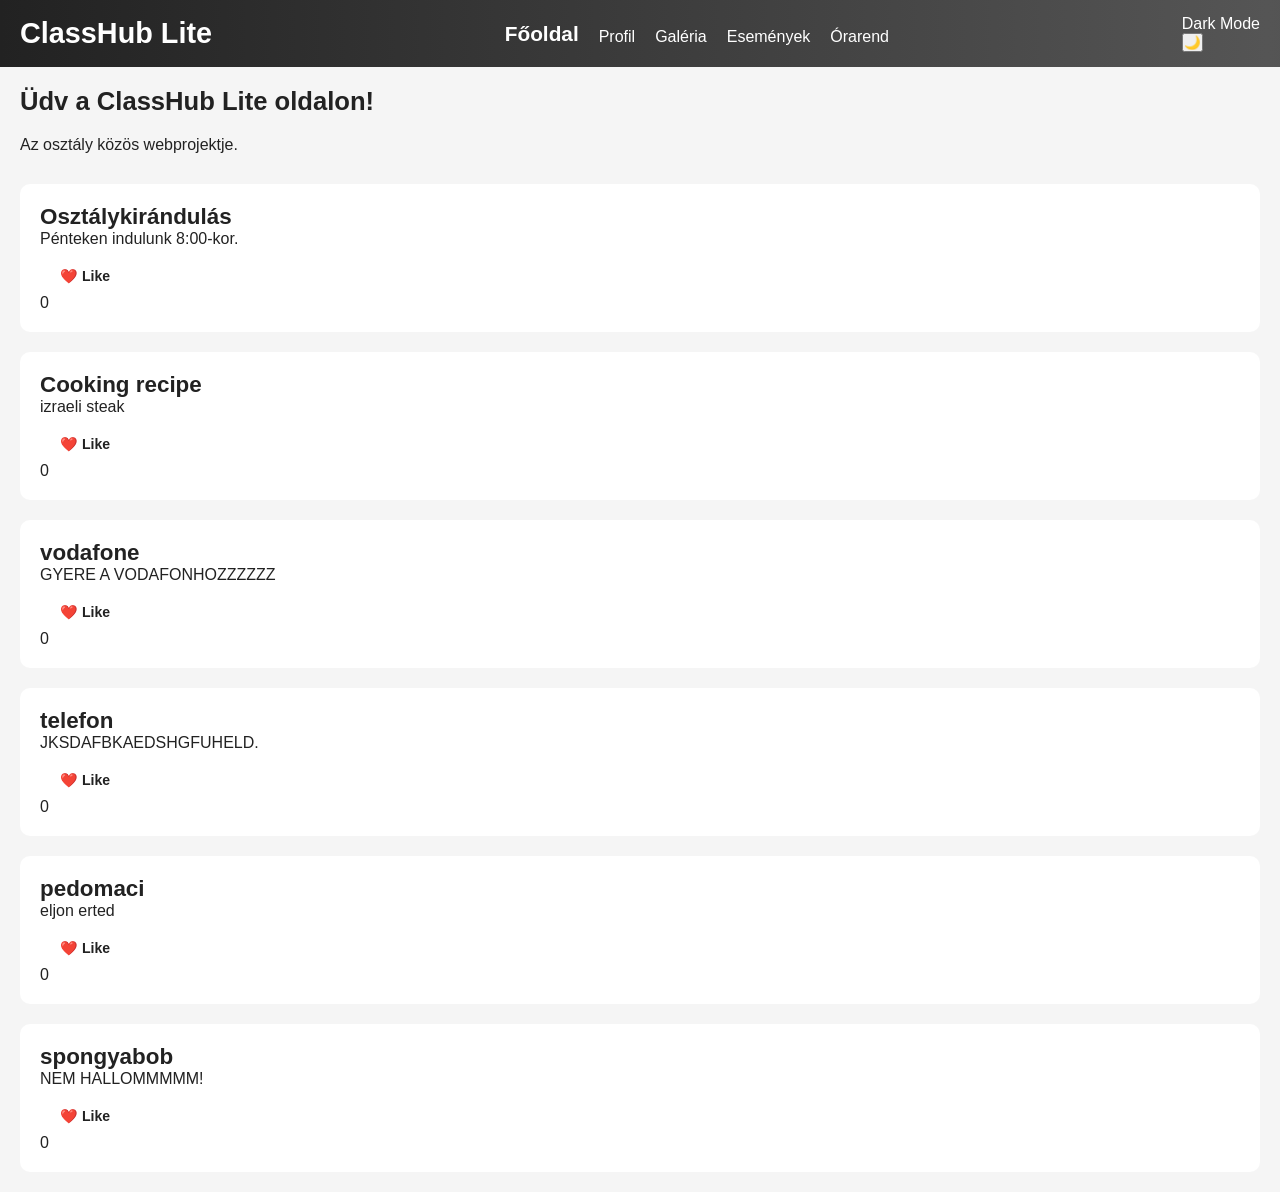
==== index.html @ a98d6ea2 "Merge pull request #41 from SzRichi850/6-issue-7-like-counter 6 issue 7 like counter" ====
<!DOCTYPE html>
<html lang="hu">

<head>
    <meta charset="UTF-8">
    <meta name="viewport" content="width=device-width, initial-scale=1.0">
    <title>ClassHub Lite</title>

    <link rel="stylesheet" href="css/style.css">
    <link rel="stylesheet" href="css/navbar.css">
    <link rel="stylesheet" href="css/darkmode.css">
    <link rel="stylesheet" href="css/responsive.css">
</head>

<body>
    <nav class="navbar">
        <h1 class="slideIn">ClassHub Lite</h1>
        <ul>
            <li><a href="index.html" class="activepage">Főoldal</a></li>
            <li><a href="profile.html">Profil</a></li>
            <li><a href="gallery.html">Galéria</a></li>
            <li><a href="events.html">Események</a></li>
            <li><a href="timetable.html">Órarend</a></li>
        </ul>
        <div id="nav_icon">
            <button id="hamburger">
            <span class="bar"></span>
            <span class="bar"></span>
            <span class="bar"></span>
            <span class="bar"></span>
        </button>
        </div>
        <div id="darkModeContainer">
            <p>Dark Mode</p>
            <button id="darkModeBtn">🌙</button>
        </div>
    </nav>

    <main>
        <section class="hero">
            <h2 id="cim">Üdv a ClassHub Lite oldalon!</h2>
            <p id="alcim">Az osztály közös webprojektje.</p>
        </section>

        <section class="posts">

        </section>
    </main>
    <script src="js/darkmode.js"></script>
    <script src="js/posts.js"></script>
    <script src="js/app.js"></script>
    <script src="./js//menu.js"></script>
</body>

</html>
---- css/style.css ----
* {
    margin: 0;
    padding: 0;
    box-sizing: border-box;
}

body {
    font-family: Arial, sans-serif;
    background: #f5f5f5;
    color: #222;
}

.hero {
    margin-bottom: 30px;
}

.posts {
    display: flex;
    flex-direction: column;
    gap: 20px;
}

.post {
    background: white;
    padding: 20px;
    border-radius: 10px;
}

.like-btn {
    margin-top: 10px;
    padding: 10px;
    cursor: pointer;
}

div {
    animation: fadein 2s;
}


div {
    animation: fadein 2s;
}

@keyframes fadein {
    from {
        opacity: 0;
    }
    to {
        opacity: 1;
    }
}


.slideIn {
    animation: slideInRight 0.5s ease-out;
}

@keyframes slideInRight {
    from {
        transform: translateX(100%);
        opacity: 0;
    }
    to {
        transform: translateX(0);
        opacity: 1;
    }
}

.like-btn {
    display: inline-flex;
    align-items: center;
    gap: 8px;
    padding: 10px 20px;
    border-radius: 99px;
    border: 1.5px solid var(--accent);
    background: transparent;
    color: var(--accent);
    font-size: 0.88rem;
    font-weight: 600;
    cursor: pointer;
    transition:
        background 0.22s ease,
        color 0.22s ease,
        transform 0.18s cubic-bezier(0.4, 0, 0.2, 1),
        box-shadow 0.22s ease;
}

.like-btn:hover {
    background: var(--accent);
    transform: translateY(-3px);
    box-shadow: 0 6px 18px rgba(212, 82, 42, 0.28);
}

.like-btn:active {
    transform: scale(0.93);
    box-shadow: none;
}

.mode-ripple {
    position: fixed;
    width: 60px;
    height: 60px;
    border-radius: 50%;
    background: black;
    pointer-events: none;
    z-index: 99;
    animation: rippleExpand 1s cubic-bezier(1, 0, 0.2, 1) forwards;
}

body.dark .mode-ripple {
    background: #f4f1eb;
}

@keyframes rippleExpand {
    0% {
        transform: translate(-50%, -50%) scale(0);
    }
    70% {
        transform: translate(-50%, -50%) scale(100);
    }
    100% {
        transform: translate(-50%, -50%) scale(100);
        opacity: 0;
    }
}

body {
    transition:
        background-color 0.3s ease 0.35s,
        color 0.3s ease 0.1s;
}

div {
    transition:
        background-color 0.5s ease 0.35s,
        color 0.3s ease 0.6s;
}

.profile-wrapper{
    display: flex;
    justify-content: center;
    padding: 40px 20px;
} 

#cim, #alcim {
    margin: 20px;
}

.posts {
    margin: 20px;
}
---- css/navbar.css ----
.navbar {
    display: flex;
    justify-content: space-between;
    align-items: center;
    
    padding: 15px 20px;
    background: linear-gradient(90deg,#222 0%, #555 33%, #222 66%, #555 100%);
    background-size: 300%;
    color:  #ffffff;

    animation: backgroundGradientShift 5s infinite linear;
}

.navbar ul {
    display: flex;
    gap: 20px;
    list-style: none;
    justify-content: center;
    align-items: end;

    >* {
        transition: font-size 0.4s, font-weight 0.4s;
    }
    >*:hover {
        font-size: 1.5em;
        font-weight: bold;
    }
} 

.activepage {
    font-size: 1.3em;
    font-weight: bold;
}

.navbar a {
    color: rgb(255, 255, 255);
    text-decoration: none;
}

@keyframes backgroundGradientShift {
    from { background-position: 0% 0%; }
    to {background-position: 100% 0%; }
}

#nav_icon{
    display: none;
    gap: 15px;
    align-items: center;
    justify-content: right;
}

#hamburger {
    width: 40px;
}

@media (max-width: 768px){
    #nav_icon{
        display: flex;
        gap: 15px;
        align-items: center;
        justify-content: right;
    }
    
    #nav_icon span:nth-child(1){
        top: 0%;
    }

    #nav_icon span:nth-child(2), #nav_icon span:nth-child(3){
        top: 18%;
    }

    #nav_icon span:nth-child(4){
        top: 36%;
    }

    #nav_icon.open span:nth-child(1){
        top: 18px;
        width: 0%;
        left: 50%;
    }

    #nav_icon.open span:nth-child(2){
        -webkit-transform: rotate(45deg);
        -moz-transform: rotate(45deg);
        -o-transform: rotate(45deg);
        transform: rotate(45deg);
    }

    #nav_icon.open span:nth-child(3){
        -webkit-transform: rotate(-45deg);
        -moz-transform: rotate(-45deg);
        -o-transform: rotate(-45deg);
        transform: rotate(-45deg);
    }

    #nav_icon.open span:nth-child(4) {
        top: 18%;
        width: 0%;
        left: 50%;
    }

    .bar{
        display: flex;
        width: 25px;
        height: 3px;
        margin: 5px auto;
        background-color: #030303;
        transition: all 0.3s ease-in-out;
    }
}
---- css/responsive.css ----
h1{font-size:Clamp(1.4rem,4vw,1.8rem)}
h2{font-size:Clamp(1.2rem,3vw,1.6rem)}
h3{font-size:Clamp(1rem,2.5vw,1.4rem)}
p{font-size:Clamp(0.8rem,2vw,1rem)}
@media (max-width: 768px) {
  .navbar {
    flex-direction: column;
    gap: 10px;
  }

  .navbar ul {
    flex-direction: column;
    align-items: center;
  }

}

@media (min-width: 768px) and (max-width: 1024px) {
  .navbar {
    flex-direction: row;
    justify-content: space-between;
    flex-wrap: wrap;
  }

  .posts {
    display: grid;
    grid-template-columns: repeat(2, 1fr);
    gap: 16px;
  }
}

.doboz {
  padding: 16px;
  margin-bottom: 20px;
}

@media (min-width: 768px) {
  .doboz {
    padding: 40px;
    margin-bottom: 60px;
  }
}

.galeria {
  display: flex;
  gap: 16px;
}

@media (min-width: 768px) {
  .galeria {
    gap: 32px;
  }
}

@media(max-width: 768px) {
    .comments{
      margin-top: 10px;
      margin-bottom: 10px;
    }
}

@media(max-width: 913px) {
    .comments{
      margin-top: 10px;
      margin-bottom: 10px;
    }
}
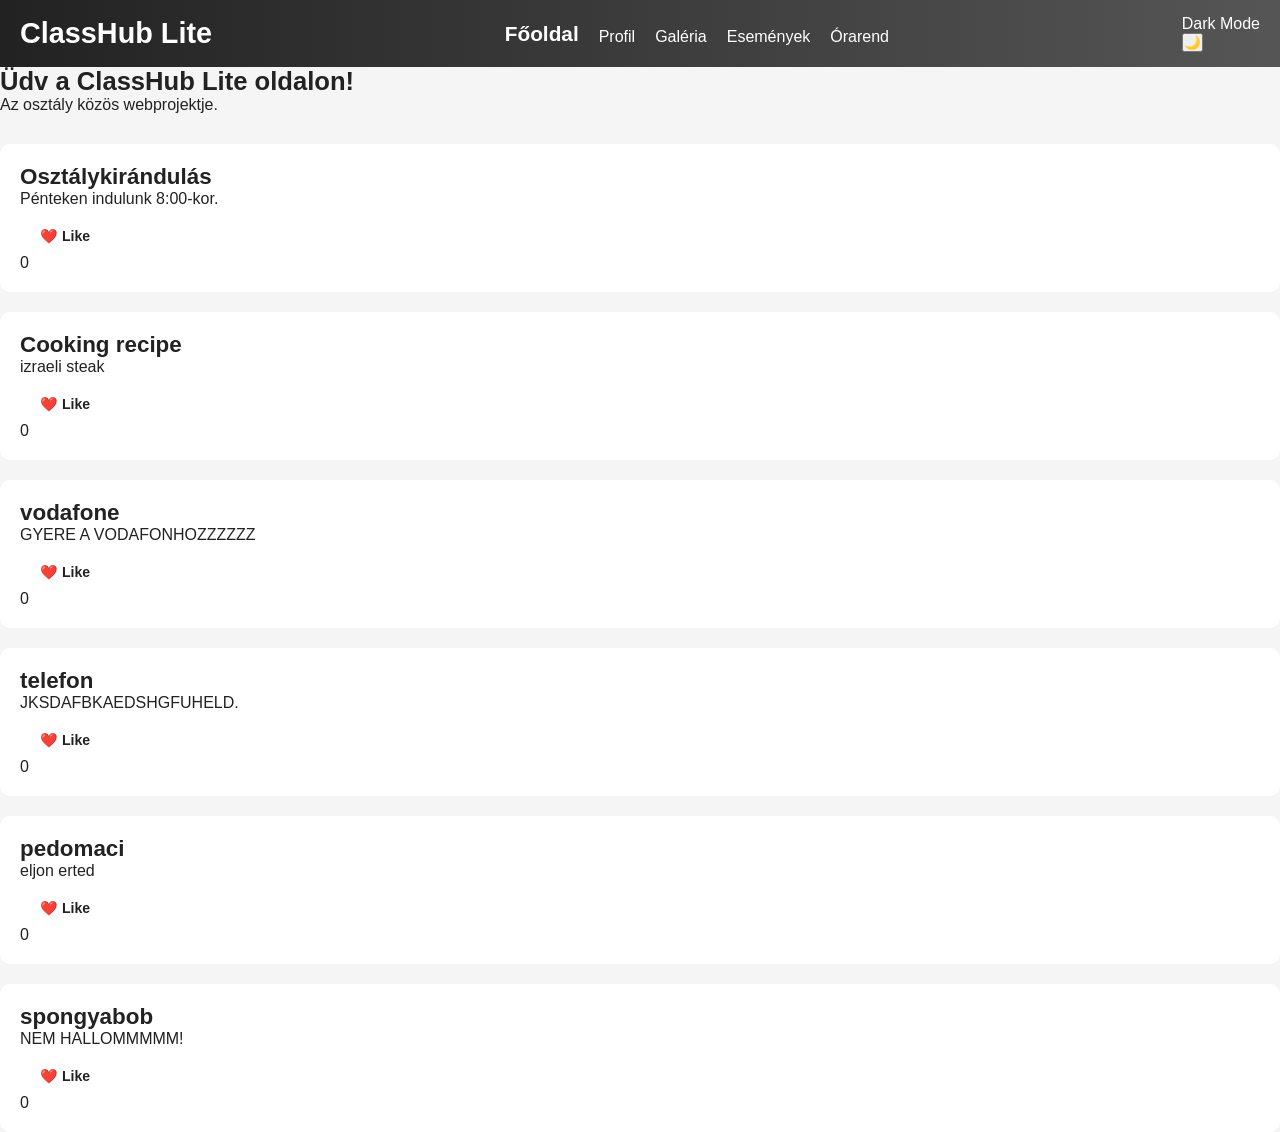
==== commit c7ecd3b7: "Merge branch 'dev' into 11-issue-12-fake-loading-screens" ====
--- a/index.html
+++ b/index.html
@@ -15,13 +15,13 @@
 <body>
     <nav class="navbar">
         <h1 class="slideIn">ClassHub Lite</h1>
-        <ul>
-            <li><a href="index.html" class="activepage">Főoldal</a></li>
-            <li><a href="profile.html">Profil</a></li>
-            <li><a href="gallery.html">Galéria</a></li>
-            <li><a href="events.html">Események</a></li>
-            <li><a href="timetable.html">Órarend</a></li>
-        </ul>
+    <ul>
+        <li><a href="sk-index.html" class="activepage">Főoldal</a></li>
+        <li><a href="sk-profile.html">Profil</a></li>
+        <li><a href="sk-gallery.html">Galéria</a></li>
+        <li><a href="sk-events.html">Események</a></li>
+        <li><a href="sk-timetable.html">Órarend</a></li>
+    </ul>
         <div id="nav_icon">
             <button id="hamburger">
             <span class="bar"></span>
@@ -37,6 +37,7 @@
     </nav>
 
     <main>
+
         <section class="hero">
             <h2 id="cim">Üdv a ClassHub Lite oldalon!</h2>
             <p id="alcim">Az osztály közös webprojektje.</p>
--- a/css/style.css
+++ b/css/style.css
@@ -141,6 +141,179 @@
     justify-content: center;
     padding: 40px 20px;
 } 
+.loader {
+  width: 50px;
+  height: 50px;
+  border: 5px solid #f3f3f3; 
+  border-top: 5px solid #3498db; 
+  border-radius: 50%; 
+  animation: spin 1s linear infinite; 
+}
+
+@keyframes spin {
+  0% { transform: rotate(0deg); }
+  100% { transform: rotate(360deg); }
+}
+.loader-container {
+  display: flex;
+  justify-content: center;
+  align-items: center;
+  height: 100vh;
+  background-color: #ffffff;
+  animation: fadeOut 2s forwards;
+  position: fixed;
+  top: 0;
+  left: 0;
+  width: 100%;
+  z-index: 9999;
+}
+
+@keyframes fadeOut {
+  0% { opacity: 1; visibility: visible; }
+  80% { opacity: 1; visibility: visible; } 
+  100% { opacity: 0; visibility: hidden; } 
+}
+.skeleton {
+    background: #e2e5e7;
+    background-image: linear-gradient(
+        90deg, 
+        rgba(255, 255, 255, 0) 0, 
+        rgba(255, 255, 255, 0.6) 20%, 
+        rgba(255, 255, 255, 0) 40%, 
+        rgba(255, 255, 255, 0) 100%
+    );
+    background-size: 200px 100%;
+    background-repeat: no-repeat;
+    border-radius: 4px;
+    display: block;
+    animation: shimmer 1.5s infinite linear;
+}
+
+body.dark-mode .skeleton {
+    background-color: #2a2a2a;
+    background-image: linear-gradient(
+        90deg, 
+        rgba(255, 255, 255, 0) 0, 
+        rgba(255, 255, 255, 0.1) 20%, 
+        rgba(255, 255, 255, 0) 40%, 
+        rgba(255, 255, 255, 0) 100%
+    );
+}
+
+.skeleton-hero-title {
+    width: 60%;
+    height: 32px;
+    margin: 0 auto 15px auto;
+    border-radius: 8px;
+}
+
+.skeleton-hero-text {
+    width: 40%;
+    height: 20px;
+    margin: 0 auto;
+    border-radius: 6px;
+}
+
+.skeleton-post-title {
+    width: 50%;
+    height: 24px;
+    margin-bottom: 12px;
+}
+
+.skeleton-post-text {
+    width: 100%;
+    height: 16px;
+    margin-bottom: 8px;
+}
+
+.skeleton-post-text.short {
+    width: 70%;
+    margin-bottom: 20px;
+}
+
+.skeleton-button {
+    width: 90px;
+    height: 35px;
+    border-radius: 20px;
+}
+.skeleton-image-base {
+    width: 100%;
+    aspect-ratio: 4 / 3;
+    border-radius: 8px;
+    background-size: 200% 100%;
+    background-repeat: no-repeat;
+    display: block;
+    animation: shimmer-image 1.5s infinite linear;
+}
+.image-card-grid {
+    display: grid;
+    grid-template-columns: repeat(auto-fit, minmax(250px, 1fr));
+    gap: 20px;
+    padding: 20px;
+    max-width: 1200px;
+    margin: 0 auto;
+}
+
+.card-skeleton {
+    background: #ffffff;
+    border-radius: 12px;
+    overflow: hidden; 
+    box-shadow: 0 4px 6px rgba(0, 0, 0, 0.05);
+    border: 1px solid #e2e5e7;
+    padding: 12px; 
+    transition: transform 0.2s ease;
+}
+
+body.dark-mode .card-skeleton {
+    background: #1e1e1e;
+    border-color: #2a2a2a;
+    box-shadow: 0 4px 6px rgba(0, 0, 0, 0.3);
+}
+
+@keyframes shimmer-image {
+    0% {
+        background-position: 200% 0;
+    }
+    100% {
+        background-position: -200% 0;
+    }
+}
+.timetable-wrapper {
+    padding: 20px;
+    max-width: 1200px;
+    margin: 0 auto;
+}
+
+.skeleton-page-title {
+    width: 250px;
+    height: 35px;
+    margin-bottom: 30px;
+    border-radius: 8px;
+}
+
+.timetable-grid {
+    display: grid;
+    grid-template-columns: repeat(auto-fit, minmax(200px, 1fr));
+    gap: 20px;
+}
+
+.skeleton-day {
+    width: 60%;
+    height: 25px;
+    margin-bottom: 15px;
+    border-radius: 6px;
+}
+
+.skeleton-class {
+    width: 100%;
+    height: 60px; 
+    margin-bottom: 10px;
+    border-radius: 8px;
+}
+
+.skeleton-class.short {
+    height: 40px;
+    opacity: 0.8;
 
 #cim, #alcim {
     margin: 20px;
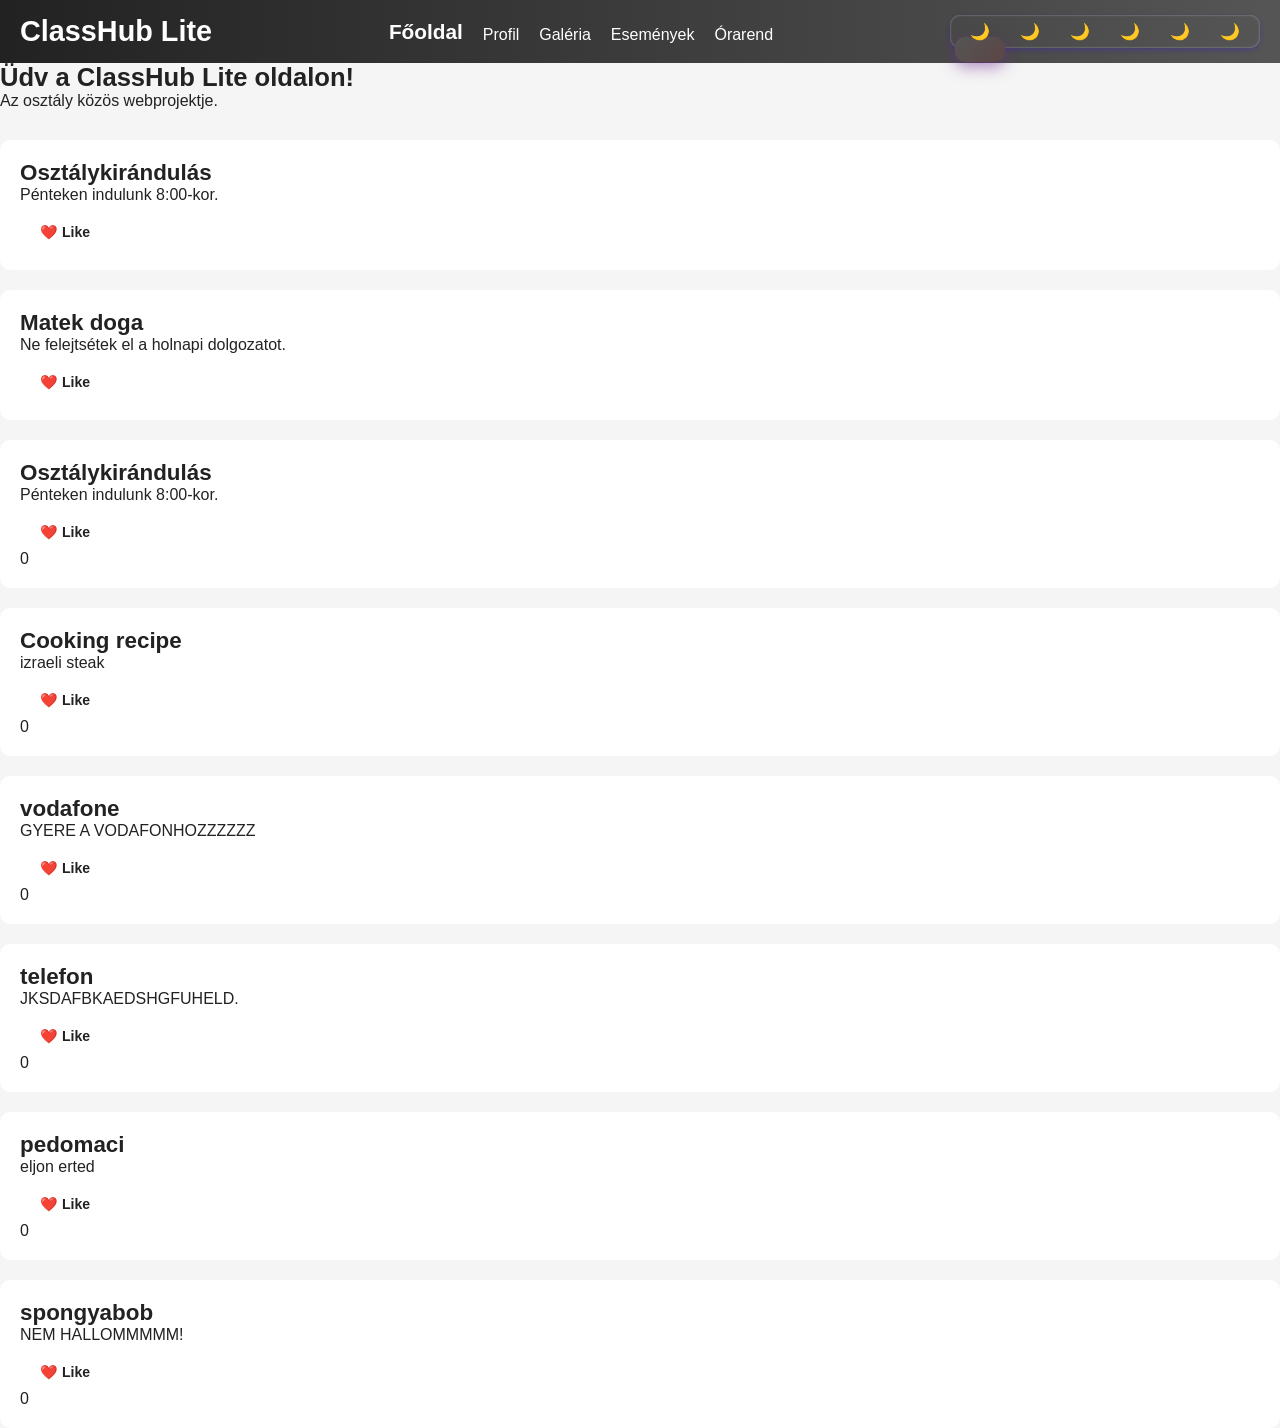
==== commit 0c5299dc: "Merge branch '9-issue-10-theme-selector' of https://github.com/SzRichi850/classhub-lite into 9-issue" ====
--- a/index.html
+++ b/index.html
@@ -8,20 +8,20 @@
 
     <link rel="stylesheet" href="css/style.css">
     <link rel="stylesheet" href="css/navbar.css">
-    <link rel="stylesheet" href="css/darkmode.css">
+    <link rel="stylesheet" href="css/themes.css">
     <link rel="stylesheet" href="css/responsive.css">
 </head>
 
 <body>
     <nav class="navbar">
         <h1 class="slideIn">ClassHub Lite</h1>
-    <ul>
-        <li><a href="sk-index.html" class="activepage">Főoldal</a></li>
-        <li><a href="sk-profile.html">Profil</a></li>
-        <li><a href="sk-gallery.html">Galéria</a></li>
-        <li><a href="sk-events.html">Események</a></li>
-        <li><a href="sk-timetable.html">Órarend</a></li>
-    </ul>
+        <ul>
+            <li><a href="index.html" class="activepage">Főoldal</a></li>
+            <li><a href="profile.html">Profil</a></li>
+            <li><a href="gallery.html">Galéria</a></li>
+            <li><a href="events.html">Események</a></li>
+            <li><a href="timetable.html">Órarend</a></li>
+        </ul>
         <div id="nav_icon">
             <button id="hamburger">
             <span class="bar"></span>
@@ -30,24 +30,43 @@
             <span class="bar"></span>
         </button>
         </div>
-        <div id="darkModeContainer">
-            <p>Dark Mode</p>
-            <button id="darkModeBtn">🌙</button>
+        <div id="themesContainer">
+            <!-- darkModeContainer -->
+            <div class="themeSlider" id="theme_container">
+                <div class="sliderHighlight" id="slider_highlight"></div>
+                <div class="themeOption" id="theme_default">🌙</div>
+                <div class="themeOption" id="theme_dark">🌙</div>
+                <div class="themeOption" id="theme_neon">🌙</div>
+                <div class="themeOption" id="theme_retro">🌙</div>
+                <div class="themeOption" id="theme_matrix">🌙</div>
+                <div class="themeOption" id="theme_arctic">🌙</div>
+            </div>
         </div>
     </nav>
 
     <main>
-
         <section class="hero">
-            <h2 id="cim">Üdv a ClassHub Lite oldalon!</h2>
-            <p id="alcim">Az osztály közös webprojektje.</p>
+            <h2>Üdv a ClassHub Lite oldalon!</h2>
+            <p>Az osztály közös webprojektje.</p>
         </section>
 
         <section class="posts">
 
+            <div class="post">
+                <h3>Osztálykirándulás</h3>
+                <p>Pénteken indulunk 8:00-kor.</p>
+                <button class="like-btn">❤️ Like</button>
+            </div>
+
+            <div class="post">
+                <h3>Matek doga</h3>
+                <p>Ne felejtsétek el a holnapi dolgozatot.</p>
+                <button class="like-btn">❤️ Like</button>
+                <div class="boxgroovy" </div>
+                </div>
         </section>
     </main>
-    <script src="js/darkmode.js"></script>
+    <script src="js/theme.js"></script>
     <script src="js/posts.js"></script>
     <script src="js/app.js"></script>
     <script src="./js//menu.js"></script>
--- a/css/themes.css
+++ b/css/themes.css
@@ -0,0 +1,124 @@
+.theme_dark {
+    background: #121212;
+    color: white;
+}
+
+.theme_dark .post {
+    background: #1e1e1e;
+}
+
+.theme_arctic {
+    background: #2e3440;
+    color: #d8dee9;
+}
+
+.theme_arctic .navbar {
+    background: linear-gradient(90deg, #3c4b67d9 0%, #2f3541d9 33%, #3c4b67d9 66%, #2f3541d9 100%);
+    background-size: 300%;
+    color: #d8dee9;
+    animation: backgroundGradientShift 5s infinite linear;
+}
+
+.theme_arctic .post {
+    background: #3b4252;
+    border: 1px solid #434c5e;
+    border-radius: 12px;
+    transition: 0.2s ease;
+}
+
+.theme_arctic .post:hover {
+    border-color: #88c0d0;
+    transform: translateY(-2px);
+}
+
+.theme_arctic .activepage {
+    color: #88c0d0;
+    border-bottom: 2px solid #88c0d0;
+}
+
+.theme_arctic .like-btn {
+    background: transparent;
+    border: 1px solid #88c0d0;
+    color: #d8dee9;
+    border-radius: 99px;
+    cursor: pointer;
+    transition: 0.2s;
+}
+
+.theme_arctic .like-btn:hover {
+    background: #88c0d0;
+    color: #2e3440;
+}
+
+.theme_neon {
+    background: #1D2B53;
+    color: #fff;
+}
+
+.theme_neon .post {
+    background: #7E2553;
+}
+
+.theme_retro {
+    color: #31353f;
+    background-image: url("crinkle.jpg");
+    background-color: rgba(190, 192, 177, 0.8);
+    background-repeat: repeat;
+    background-size: cover;
+    background-blend-mode: color-burn;
+    position: relative;
+    z-index: 1;
+}
+
+.theme_retro .post {
+    background: #adaaa4;
+}
+
+.theme_matrix {
+    background: #0f0f0f;
+    color: #00ff00;
+}
+
+.theme_matrix .post {
+    background: #0a0a0a;
+}
+
+.theme_default {
+    background: #f0f0f0;
+    color: #000000;
+}
+
+.theme_default .post {
+    background: #ffffff;
+}
+
+.themeSlider {
+    display: flex;
+    align-items: center;
+    justify-content: space-between;
+    overflow: hidden;
+    padding: 5px;
+    border-radius: 10px;
+    box-shadow: inset 0 0 2px #ffffff81, 0 2px 5px #2f00ff3b;
+    >.themeOption {
+        padding: 2px 10px;
+        z-index: 2;
+        transition: 0.3s;
+        cursor: pointer;
+        text-align: center;
+        width: 50px;
+        flex: 1;
+        user-select: none;
+    }
+}
+
+.sliderHighlight {
+    position: absolute;
+    width: 50px;
+    height: 25px;
+    border-radius: 10px;
+    background: linear-gradient(135deg, #555555, #5c4545);
+    transition: 0.4s cubic-bezier(.68, -0.55, .27, 1.55);
+    z-index: 1;
+    box-shadow: 0 5px 15px rgba(110, 37, 145, 0.5);
+}
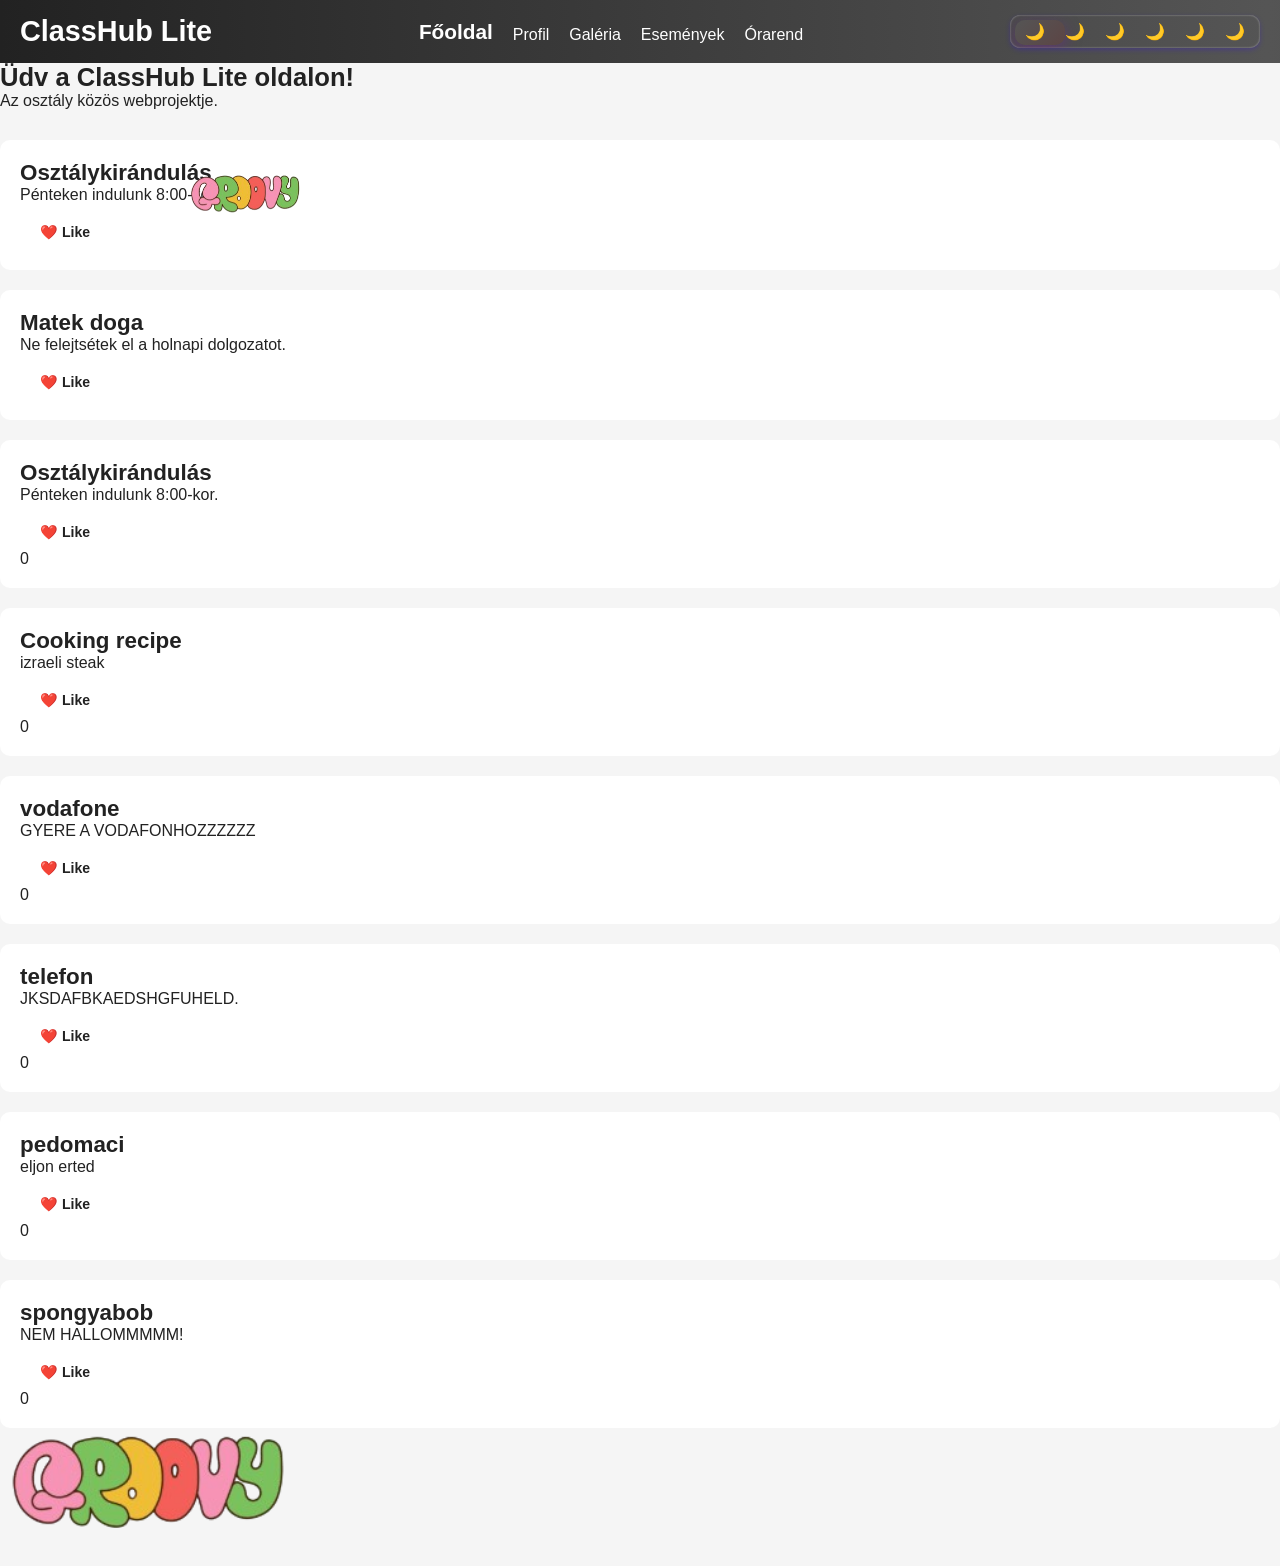
==== commit da8c8320: "part groove fix" ====
--- a/index.html
+++ b/index.html
@@ -15,6 +15,7 @@
 <body>
     <nav class="navbar">
         <h1 class="slideIn">ClassHub Lite</h1>
+
         <ul>
             <li><a href="index.html" class="activepage">Főoldal</a></li>
             <li><a href="profile.html">Profil</a></li>
@@ -22,18 +23,20 @@
             <li><a href="events.html">Események</a></li>
             <li><a href="timetable.html">Órarend</a></li>
         </ul>
+
         <div id="nav_icon">
             <button id="hamburger">
-            <span class="bar"></span>
-            <span class="bar"></span>
-            <span class="bar"></span>
-            <span class="bar"></span>
-        </button>
+                <span class="bar"></span>
+                <span class="bar"></span>
+                <span class="bar"></span>
+                <span class="bar"></span>
+            </button>
         </div>
+
         <div id="themesContainer">
-            <!-- darkModeContainer -->
             <div class="themeSlider" id="theme_container">
                 <div class="sliderHighlight" id="slider_highlight"></div>
+
                 <div class="themeOption" id="theme_default">🌙</div>
                 <div class="themeOption" id="theme_dark">🌙</div>
                 <div class="themeOption" id="theme_neon">🌙</div>
@@ -62,14 +65,22 @@
                 <h3>Matek doga</h3>
                 <p>Ne felejtsétek el a holnapi dolgozatot.</p>
                 <button class="like-btn">❤️ Like</button>
-                <div class="boxgroovy" </div>
-                </div>
+
+                <!-- FIXED -->
+                <div class="boxgroovy"></div>
+            </div>
+
         </section>
     </main>
+
+    <!-- GROOVY FIXED -->
+    <div id="groovycontainer"></div>
+
+    <!-- SCRIPTS -->
     <script src="js/theme.js"></script>
     <script src="js/posts.js"></script>
     <script src="js/app.js"></script>
-    <script src="./js//menu.js"></script>
+    <script src="./js/menu.js"></script>
+
 </body>
-
 </html>
--- a/css/navbar.css
+++ b/css/navbar.css
@@ -15,7 +15,7 @@
     display: flex;
     gap: 20px;
     list-style: none;
-    justify-content: center;
+    justify-content: center;    
     align-items: end;
 
     >* {
--- a/css/themes.css
+++ b/css/themes.css
@@ -16,7 +16,13 @@
     background: linear-gradient(90deg, #3c4b67d9 0%, #2f3541d9 33%, #3c4b67d9 66%, #2f3541d9 100%);
     background-size: 300%;
     color: #d8dee9;
+
     animation: backgroundGradientShift 5s infinite linear;
+}
+
+@keyframes backgroundGradientShift {
+    0% { background-position: 0% 50%; }
+    100% { background-position: 100% 50%; }
 }
 
 .theme_arctic .post {
@@ -50,6 +56,8 @@
     color: #2e3440;
 }
 
+
+
 .theme_neon {
     background: #1D2B53;
     color: #fff;
@@ -59,20 +67,23 @@
     background: #7E2553;
 }
 
+
 .theme_retro {
     color: #31353f;
+
     background-image: url("crinkle.jpg");
-    background-color: rgba(190, 192, 177, 0.8);
+    background-color: rgba(190,192,177, 0.8);
     background-repeat: repeat;
     background-size: cover;
     background-blend-mode: color-burn;
+
     position: relative;
-    z-index: 1;
 }
 
 .theme_retro .post {
     background: #adaaa4;
 }
+
 
 .theme_matrix {
     background: #0f0f0f;
@@ -83,6 +94,8 @@
     background: #0a0a0a;
 }
 
+
+
 .theme_default {
     background: #f0f0f0;
     color: #000000;
@@ -92,33 +105,59 @@
     background: #ffffff;
 }
 
+
 .themeSlider {
     display: flex;
     align-items: center;
     justify-content: space-between;
+
+    position: relative; /* 🔥 IMPORTANT FIX */
     overflow: hidden;
+
     padding: 5px;
     border-radius: 10px;
-    box-shadow: inset 0 0 2px #ffffff81, 0 2px 5px #2f00ff3b;
-    >.themeOption {
-        padding: 2px 10px;
-        z-index: 2;
-        transition: 0.3s;
-        cursor: pointer;
-        text-align: center;
-        width: 50px;
-        flex: 1;
-        user-select: none;
-    }
+
+    box-shadow:
+        inset 0 0 2px #ffffff81,
+        0 2px 5px #2f00ff3b;
 }
+
+.themeSlider .themeOption {
+    text-align: center;
+    padding: 2px 10px;
+    z-index: 2;
+    transition: 0.3s;
+    cursor: pointer;
+
+    flex: 1;
+    user-select: none;
+}
+
+
 
 .sliderHighlight {
     position: absolute;
     width: 50px;
     height: 25px;
+
     border-radius: 10px;
+
     background: linear-gradient(135deg, #555555, #5c4545);
-    transition: 0.4s cubic-bezier(.68, -0.55, .27, 1.55);
+
+    transition: 0.4s cubic-bezier(.68,-0.55,.27,1.55);
+
     z-index: 1;
+
     box-shadow: 0 5px 15px rgba(110, 37, 145, 0.5);
+}
+
+
+
+.groovycontainer {
+    position: fixed;
+    width: 120px;
+    pointer-events: none;
+
+    filter: drop-shadow(0 0 10px rgba(0,255,255,0.6));
+    transition: filter 0.2s ease;
 }
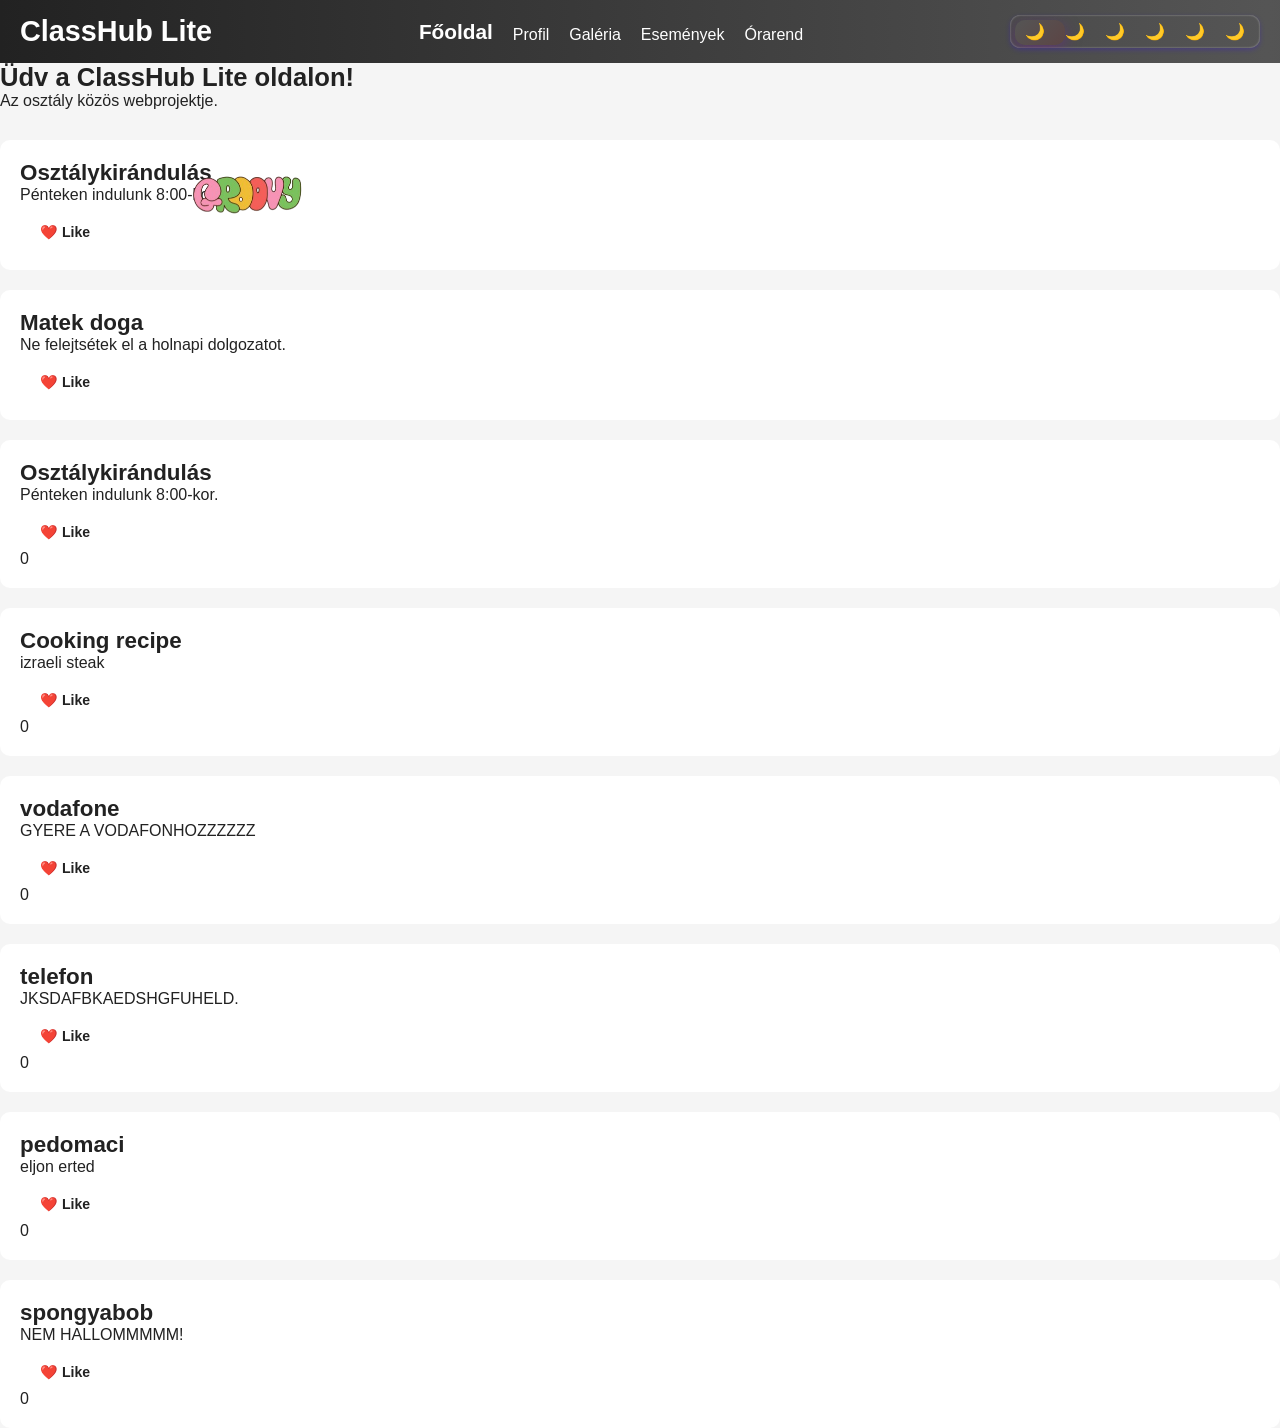
==== commit 2fda0c00: "syntax error fix on index" ====
--- a/index.html
+++ b/index.html
@@ -15,7 +15,6 @@
 <body>
     <nav class="navbar">
         <h1 class="slideIn">ClassHub Lite</h1>
-
         <ul>
             <li><a href="index.html" class="activepage">Főoldal</a></li>
             <li><a href="profile.html">Profil</a></li>
@@ -23,20 +22,18 @@
             <li><a href="events.html">Események</a></li>
             <li><a href="timetable.html">Órarend</a></li>
         </ul>
-
         <div id="nav_icon">
             <button id="hamburger">
-                <span class="bar"></span>
-                <span class="bar"></span>
-                <span class="bar"></span>
-                <span class="bar"></span>
-            </button>
+            <span class="bar"></span>
+            <span class="bar"></span>
+            <span class="bar"></span>
+            <span class="bar"></span>
+        </button>
         </div>
-
         <div id="themesContainer">
+            <!-- darkModeContainer -->
             <div class="themeSlider" id="theme_container">
                 <div class="sliderHighlight" id="slider_highlight"></div>
-
                 <div class="themeOption" id="theme_default">🌙</div>
                 <div class="themeOption" id="theme_dark">🌙</div>
                 <div class="themeOption" id="theme_neon">🌙</div>
@@ -65,22 +62,14 @@
                 <h3>Matek doga</h3>
                 <p>Ne felejtsétek el a holnapi dolgozatot.</p>
                 <button class="like-btn">❤️ Like</button>
-
-                <!-- FIXED -->
-                <div class="boxgroovy"></div>
-            </div>
-
+                <div class="boxgroovy">
+                </div>
         </section>
     </main>
-
-    <!-- GROOVY FIXED -->
-    <div id="groovycontainer"></div>
-
-    <!-- SCRIPTS -->
     <script src="js/theme.js"></script>
     <script src="js/posts.js"></script>
     <script src="js/app.js"></script>
-    <script src="./js/menu.js"></script>
+    <script src="./js//menu.js"></script>
+</body>
 
-</body>
 </html>
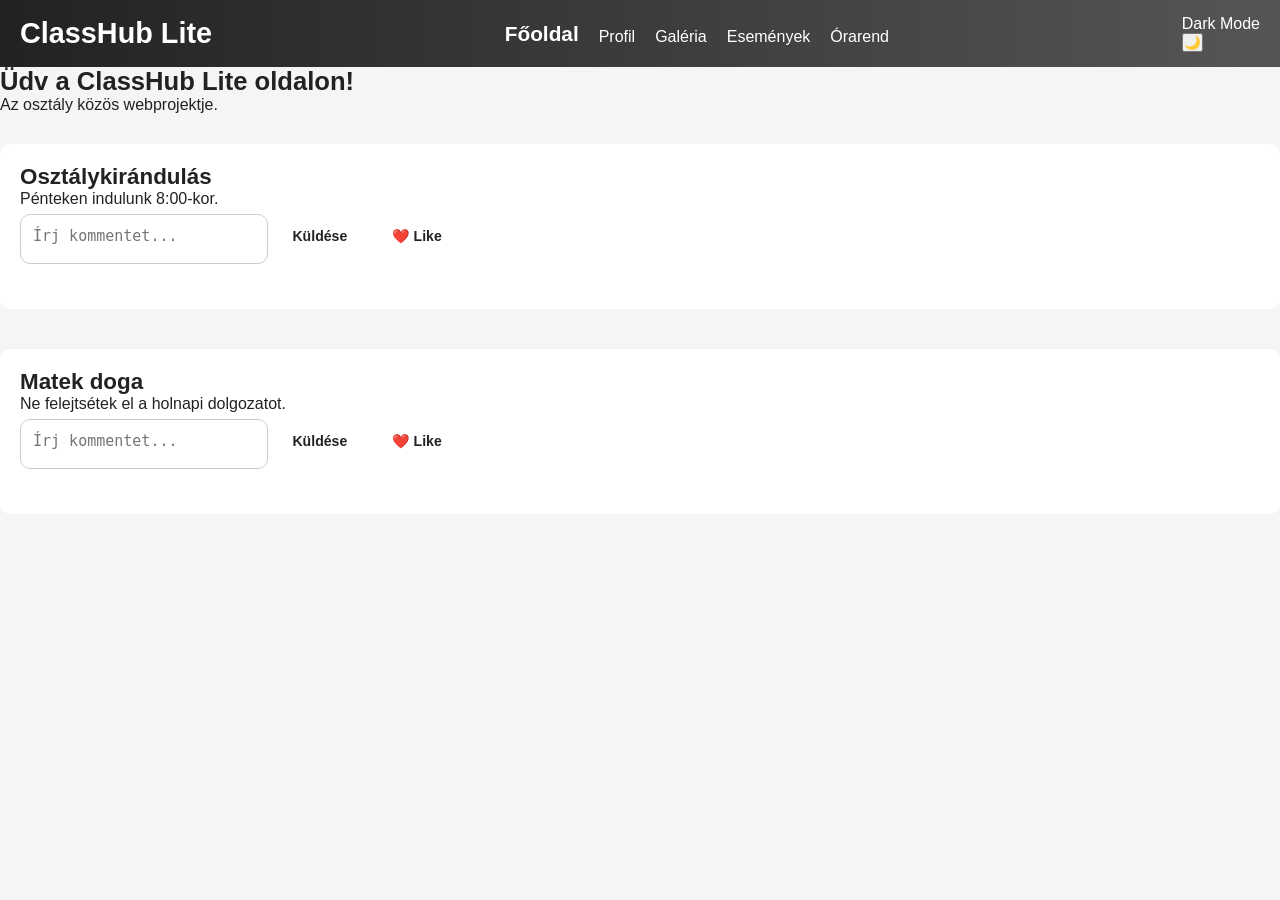
==== commit 30885530: "Komment sytem feat: Komment rendszer meg csinálva" ====
--- a/index.html
+++ b/index.html
@@ -8,7 +8,7 @@
 
     <link rel="stylesheet" href="css/style.css">
     <link rel="stylesheet" href="css/navbar.css">
-    <link rel="stylesheet" href="css/themes.css">
+    <link rel="stylesheet" href="css/darkmode.css">
     <link rel="stylesheet" href="css/responsive.css">
 </head>
 
@@ -30,17 +30,9 @@
             <span class="bar"></span>
         </button>
         </div>
-        <div id="themesContainer">
-            <!-- darkModeContainer -->
-            <div class="themeSlider" id="theme_container">
-                <div class="sliderHighlight" id="slider_highlight"></div>
-                <div class="themeOption" id="theme_default">🌙</div>
-                <div class="themeOption" id="theme_dark">🌙</div>
-                <div class="themeOption" id="theme_neon">🌙</div>
-                <div class="themeOption" id="theme_retro">🌙</div>
-                <div class="themeOption" id="theme_matrix">🌙</div>
-                <div class="themeOption" id="theme_arctic">🌙</div>
-            </div>
+        <div id="darkModeContainer">
+            <p>Dark Mode</p>
+            <button id="darkModeBtn">🌙</button>
         </div>
     </nav>
 
@@ -55,21 +47,36 @@
             <div class="post">
                 <h3>Osztálykirándulás</h3>
                 <p>Pénteken indulunk 8:00-kor.</p>
+                <div class="comment-form">
+                    <textarea id="message" placeholder="Írj kommentet..."></textarea>
+                </div>
+                <button class="comment-btn" onclick="addComment()">Küldése</button>
                 <button class="like-btn">❤️ Like</button>
             </div>
+
+            <div class="comments" id="comments"></div>
 
             <div class="post">
                 <h3>Matek doga</h3>
                 <p>Ne felejtsétek el a holnapi dolgozatot.</p>
+                <div class="comment-form">
+                    <textarea id="message" placeholder="Írj kommentet..."></textarea>
+                </div>
+                <button class="comment-btn" onclick="addComment()">Küldése</button>
                 <button class="like-btn">❤️ Like</button>
-                <div class="boxgroovy">
-                </div>
+            </div>
+
+            <div class="comments" id="comments"></div>
+                
+            </div>
         </section>
     </main>
-    <script src="js/theme.js"></script>
+
+    <script src="js/darkmode.js"></script>
     <script src="js/posts.js"></script>
     <script src="js/app.js"></script>
     <script src="./js//menu.js"></script>
+    <script src="./js/comment-sytem.js"></script>
 </body>
 
 </html>
--- a/css/style.css
+++ b/css/style.css
@@ -8,6 +8,9 @@
     font-family: Arial, sans-serif;
     background: #f5f5f5;
     color: #222;
+}
+
+main {
 }
 
 .hero {
@@ -140,185 +143,108 @@
     display: flex;
     justify-content: center;
     padding: 40px 20px;
-} 
-.loader {
-  width: 50px;
-  height: 50px;
-  border: 5px solid #f3f3f3; 
-  border-top: 5px solid #3498db; 
-  border-radius: 50%; 
-  animation: spin 1s linear infinite; 
-}
-
-@keyframes spin {
-  0% { transform: rotate(0deg); }
-  100% { transform: rotate(360deg); }
-}
-.loader-container {
-  display: flex;
-  justify-content: center;
-  align-items: center;
-  height: 100vh;
-  background-color: #ffffff;
-  animation: fadeOut 2s forwards;
-  position: fixed;
-  top: 0;
-  left: 0;
-  width: 100%;
-  z-index: 9999;
-}
-
-@keyframes fadeOut {
-  0% { opacity: 1; visibility: visible; }
-  80% { opacity: 1; visibility: visible; } 
-  100% { opacity: 0; visibility: hidden; } 
-}
-.skeleton {
-    background: #e2e5e7;
-    background-image: linear-gradient(
-        90deg, 
-        rgba(255, 255, 255, 0) 0, 
-        rgba(255, 255, 255, 0.6) 20%, 
-        rgba(255, 255, 255, 0) 40%, 
-        rgba(255, 255, 255, 0) 100%
-    );
-    background-size: 200px 100%;
-    background-repeat: no-repeat;
-    border-radius: 4px;
-    display: block;
-    animation: shimmer 1.5s infinite linear;
-}
-
-body.dark-mode .skeleton {
-    background-color: #2a2a2a;
-    background-image: linear-gradient(
-        90deg, 
-        rgba(255, 255, 255, 0) 0, 
-        rgba(255, 255, 255, 0.1) 20%, 
-        rgba(255, 255, 255, 0) 40%, 
-        rgba(255, 255, 255, 0) 100%
-    );
-}
-
-.skeleton-hero-title {
-    width: 60%;
-    height: 32px;
-    margin: 0 auto 15px auto;
-    border-radius: 8px;
-}
-
-.skeleton-hero-text {
-    width: 40%;
-    height: 20px;
-    margin: 0 auto;
-    border-radius: 6px;
-}
-
-.skeleton-post-title {
-    width: 50%;
-    height: 24px;
-    margin-bottom: 12px;
-}
-
-.skeleton-post-text {
-    width: 100%;
-    height: 16px;
-    margin-bottom: 8px;
-}
-
-.skeleton-post-text.short {
-    width: 70%;
-    margin-bottom: 20px;
-}
-
-.skeleton-button {
-    width: 90px;
-    height: 35px;
-    border-radius: 20px;
-}
-.skeleton-image-base {
-    width: 100%;
-    aspect-ratio: 4 / 3;
-    border-radius: 8px;
-    background-size: 200% 100%;
-    background-repeat: no-repeat;
-    display: block;
-    animation: shimmer-image 1.5s infinite linear;
-}
-.image-card-grid {
-    display: grid;
-    grid-template-columns: repeat(auto-fit, minmax(250px, 1fr));
-    gap: 20px;
-    padding: 20px;
-    max-width: 1200px;
-    margin: 0 auto;
-}
-
-.card-skeleton {
-    background: #ffffff;
-    border-radius: 12px;
-    overflow: hidden; 
-    box-shadow: 0 4px 6px rgba(0, 0, 0, 0.05);
-    border: 1px solid #e2e5e7;
-    padding: 12px; 
-    transition: transform 0.2s ease;
-}
-
-body.dark-mode .card-skeleton {
-    background: #1e1e1e;
-    border-color: #2a2a2a;
-    box-shadow: 0 4px 6px rgba(0, 0, 0, 0.3);
-}
-
-@keyframes shimmer-image {
-    0% {
-        background-position: 200% 0;
-    }
-    100% {
-        background-position: -200% 0;
-    }
-}
-.timetable-wrapper {
-    padding: 20px;
-    max-width: 1200px;
-    margin: 0 auto;
-}
-
-.skeleton-page-title {
-    width: 250px;
-    height: 35px;
-    margin-bottom: 30px;
-    border-radius: 8px;
-}
-
-.timetable-grid {
-    display: grid;
-    grid-template-columns: repeat(auto-fit, minmax(200px, 1fr));
-    gap: 20px;
-}
-
-.skeleton-day {
-    width: 60%;
-    height: 25px;
-    margin-bottom: 15px;
-    border-radius: 6px;
-}
-
-.skeleton-class {
-    width: 100%;
-    height: 60px; 
-    margin-bottom: 10px;
-    border-radius: 8px;
-}
-
-.skeleton-class.short {
-    height: 40px;
-    opacity: 0.8;
-
-#cim, #alcim {
-    margin: 20px;
-}
-
-.posts {
-    margin: 20px;
-}+}
+
+.comment-btn {
+    display: inline-flex;
+    align-items: center;
+    gap: 8px;
+    padding: 10px 20px;
+    border-radius: 99px;
+    border: 1.5px solid var(--accent);
+    background: transparent;
+    color: var(--accent);
+    font-size: 0.88rem;
+    font-weight: 600;
+    cursor: pointer;
+    transition:
+        background 0.22s ease,
+        color 0.22s ease,
+        transform 0.18s cubic-bezier(0.4, 0, 0.2, 1),
+        box-shadow 0.22s ease;
+}
+
+.comment-btn:hover{
+    background: var(--accent);
+    transform: translateY(-3px);
+    box-shadow: 0 6px 18px rgba(44, 42, 41, 0.28);
+}
+
+.comment-btn:active{
+    transform: scale(0.93);
+    box-shadow: none;
+}
+.comment-form{
+      display: inline-flex;
+      flex-direction: column;
+      gap: 12px;
+      margin-bottom: 25px;
+      width: 20%;
+    }
+
+    input, textarea{
+      width: 100%;
+      padding: 12px;
+      border: 1px solid #ccc;
+      border-radius: 10px;
+      outline: none;
+      font-size: 15px;
+    }
+
+    textarea{
+      resize: none;
+      height: 50px;
+    }
+
+    .comment{
+      background: #f8f9fa;
+      padding: 15px;
+      border-radius: 12px;
+      position: relative;
+      animation: fadeIn 0.3s ease;
+    }
+
+    .comment h3{
+      color: #222;
+      margin-bottom: 8px;
+    }
+
+    .comment p{
+      color: #555;
+      line-height: 1.5;
+    }
+
+    .time{
+      font-size: 12px;
+      color: gray;
+      margin-top: 10px;
+    }
+
+    .delete-btn{
+      position: absolute;
+      top: 12px;
+      right: 12px;
+      background: red;
+      color: white;
+      border: none;
+      padding: 5px 10px;
+      border-radius: 8px;
+      cursor: pointer;
+      font-size: 12px;
+    }
+
+    .delete-btn:hover{
+      background: darkred;
+    }
+
+    @keyframes fadeIn{
+      from{
+        opacity: 0;
+        transform: translateY(10px);
+      }
+      to{
+        opacity: 1;
+        transform: translateY(0);
+      }
+    }
+
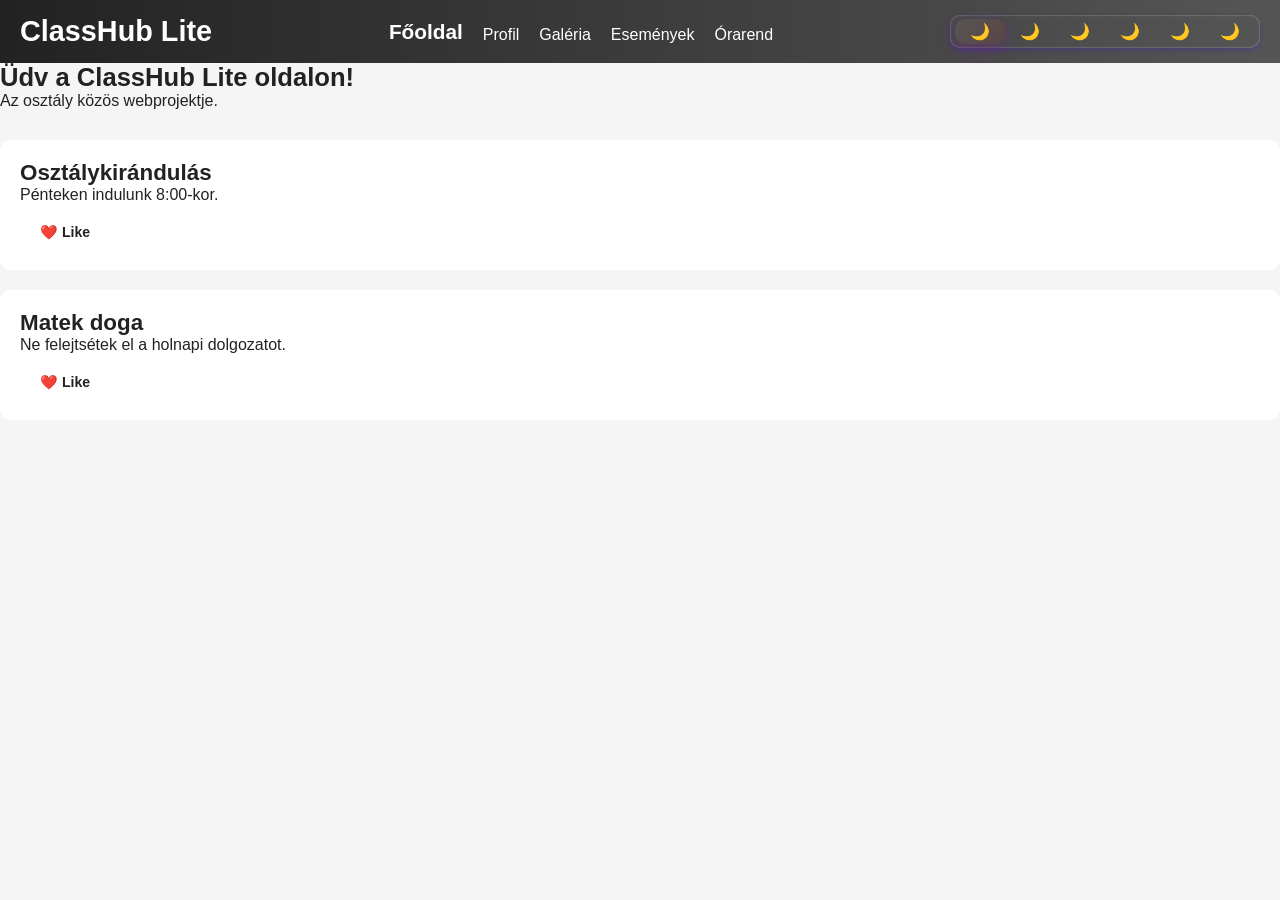
==== commit 4f6ae3a3: "Update index.html" ====
--- a/index.html
+++ b/index.html
@@ -8,13 +8,14 @@
 
     <link rel="stylesheet" href="css/style.css">
     <link rel="stylesheet" href="css/navbar.css">
-    <link rel="stylesheet" href="css/darkmode.css">
+    <link rel="stylesheet" href="css/themes.css">
     <link rel="stylesheet" href="css/responsive.css">
 </head>
 
 <body>
     <nav class="navbar">
         <h1 class="slideIn">ClassHub Lite</h1>
+
         <ul>
             <li><a href="index.html" class="activepage">Főoldal</a></li>
             <li><a href="profile.html">Profil</a></li>
@@ -22,17 +23,27 @@
             <li><a href="events.html">Események</a></li>
             <li><a href="timetable.html">Órarend</a></li>
         </ul>
+
         <div id="nav_icon">
             <button id="hamburger">
-            <span class="bar"></span>
-            <span class="bar"></span>
-            <span class="bar"></span>
-            <span class="bar"></span>
-        </button>
+                <span class="bar"></span>
+                <span class="bar"></span>
+                <span class="bar"></span>
+                <span class="bar"></span>
+            </button>
         </div>
-        <div id="darkModeContainer">
-            <p>Dark Mode</p>
-            <button id="darkModeBtn">🌙</button>
+
+        <div id="themesContainer">
+            <div class="themeSlider" id="theme_container">
+                <div class="sliderHighlight" id="slider_highlight"></div>
+
+                <div class="themeOption" id="theme_default">🌙</div>
+                <div class="themeOption" id="theme_dark">🌙</div>
+                <div class="themeOption" id="theme_neon">🌙</div>
+                <div class="themeOption" id="theme_retro">🌙</div>
+                <div class="themeOption" id="theme_matrix">🌙</div>
+                <div class="themeOption" id="theme_arctic">🌙</div>
+            </div>
         </div>
     </nav>
 
@@ -47,36 +58,26 @@
             <div class="post">
                 <h3>Osztálykirándulás</h3>
                 <p>Pénteken indulunk 8:00-kor.</p>
-                <div class="comment-form">
-                    <textarea id="message" placeholder="Írj kommentet..."></textarea>
-                </div>
-                <button class="comment-btn" onclick="addComment()">Küldése</button>
                 <button class="like-btn">❤️ Like</button>
             </div>
-
-            <div class="comments" id="comments"></div>
 
             <div class="post">
                 <h3>Matek doga</h3>
                 <p>Ne felejtsétek el a holnapi dolgozatot.</p>
-                <div class="comment-form">
-                    <textarea id="message" placeholder="Írj kommentet..."></textarea>
+                <button class="like-btn">❤️ Like</button>            
+                <div class="boxgroovy" </div>
                 </div>
-                <button class="comment-btn" onclick="addComment()">Küldése</button>
-                <button class="like-btn">❤️ Like</button>
-            </div>
-
-            <div class="comments" id="comments"></div>
-                
-            </div>
         </section>
     </main>
 
-    <script src="js/darkmode.js"></script>
+    <!-- GROOVY FIXED -->
+    <div id="groovycontainer"></div>
+
+    <!-- SCRIPTS -->
+    <script src="js/theme.js"></script>
     <script src="js/posts.js"></script>
     <script src="js/app.js"></script>
-    <script src="./js//menu.js"></script>
-    <script src="./js/comment-sytem.js"></script>
+    <script src="./js/menu.js"></script>
+
 </body>
-
 </html>
--- a/css/themes.css
+++ b/css/themes.css
@@ -0,0 +1,162 @@
+.theme_dark {
+    background: #121212;
+    color: white;
+}
+
+.theme_dark .post {
+    background: #1e1e1e;
+}
+
+.theme_arctic {
+    background: #2e3440;
+    color: #d8dee9;
+}
+
+.theme_arctic .navbar {
+    background: linear-gradient(90deg, #3c4b67d9 0%, #2f3541d9 33%, #3c4b67d9 66%, #2f3541d9 100%);
+    background-size: 300%;
+    color: #d8dee9;
+    animation: backgroundGradientShift 5s infinite linear;
+}
+
+@keyframes backgroundGradientShift {
+    0% { background-position: 0% 50%; }
+    100% { background-position: 100% 50%; }
+}
+
+.theme_arctic .post {
+    background: #3b4252;
+    border: 1px solid #434c5e;
+    border-radius: 12px;
+    transition: 0.2s ease;
+}
+
+.theme_arctic .post:hover {
+    border-color: #88c0d0;
+    transform: translateY(-2px);
+}
+
+.theme_arctic .activepage {
+    color: #88c0d0;
+    border-bottom: 2px solid #88c0d0;
+}
+
+.theme_arctic .like-btn {
+    background: transparent;
+    border: 1px solid #88c0d0;
+    color: #d8dee9;
+    border-radius: 99px;
+    cursor: pointer;
+    transition: 0.2s;
+}
+
+.theme_arctic .like-btn:hover {
+    background: #88c0d0;
+    color: #2e3440;
+}
+
+
+
+.theme_neon {
+    background: #1D2B53;
+    color: #fff;
+}
+
+.theme_neon .post {
+    background: #7E2553;
+}
+
+.theme_retro {
+    color: #31353f;
+    background-image: url("crinkle.jpg");
+    background-color: rgba(190, 192, 177, 0.8);
+    background-repeat: repeat;
+    background-size: cover;
+    background-blend-mode: color-burn;
+    position: relative;
+    z-index: 1;
+}
+
+.theme_retro .post {
+    background: #adaaa4;
+}
+
+.theme_matrix {
+    background: #0f0f0f;
+    color: #00ff00;
+}
+
+.theme_matrix .post {
+    background: #0a0a0a;
+}
+
+
+
+.theme_default {
+    background: #f0f0f0;
+    color: #000000;
+}
+
+.theme_default .post {
+    background: #ffffff;
+}
+
+
+.themeSlider {
+    display: flex;
+    align-items: center;
+    justify-content: space-between;
+    overflow: hidden;
+
+    padding: 5px;
+    border-radius: 10px;
+    box-shadow: inset 0 0 2px #ffffff81, 0 2px 5px #2f00ff3b;
+    >.themeOption {
+        padding: 2px 10px;
+        z-index: 2;
+        transition: 0.3s;
+        cursor: pointer;
+        text-align: center;
+        width: 50px;
+        flex: 1;
+        user-select: none;
+    }
+}
+
+.themeSlider .themeOption {
+    text-align: center;
+    padding: 2px 10px;
+    z-index: 2;
+    transition: 0.3s;
+    cursor: pointer;
+
+    flex: 1;
+    user-select: none;
+}
+
+
+
+.sliderHighlight {
+    position: absolute;
+    width: 50px;
+    height: 25px;
+
+    border-radius: 10px;
+
+    background: linear-gradient(135deg, #555555, #5c4545);
+    transition: 0.4s cubic-bezier(.68, -0.55, .27, 1.55);
+    z-index: 1;
+
+    box-shadow: 0 5px 15px rgba(110, 37, 145, 0.5);
+}
+
+
+
+.groovycontainer {
+    position: fixed;
+    width: 120px;
+    pointer-events: none;
+
+    filter: drop-shadow(0 0 10px rgba(0,255,255,0.6));
+    transition: filter 0.2s ease;
+}
